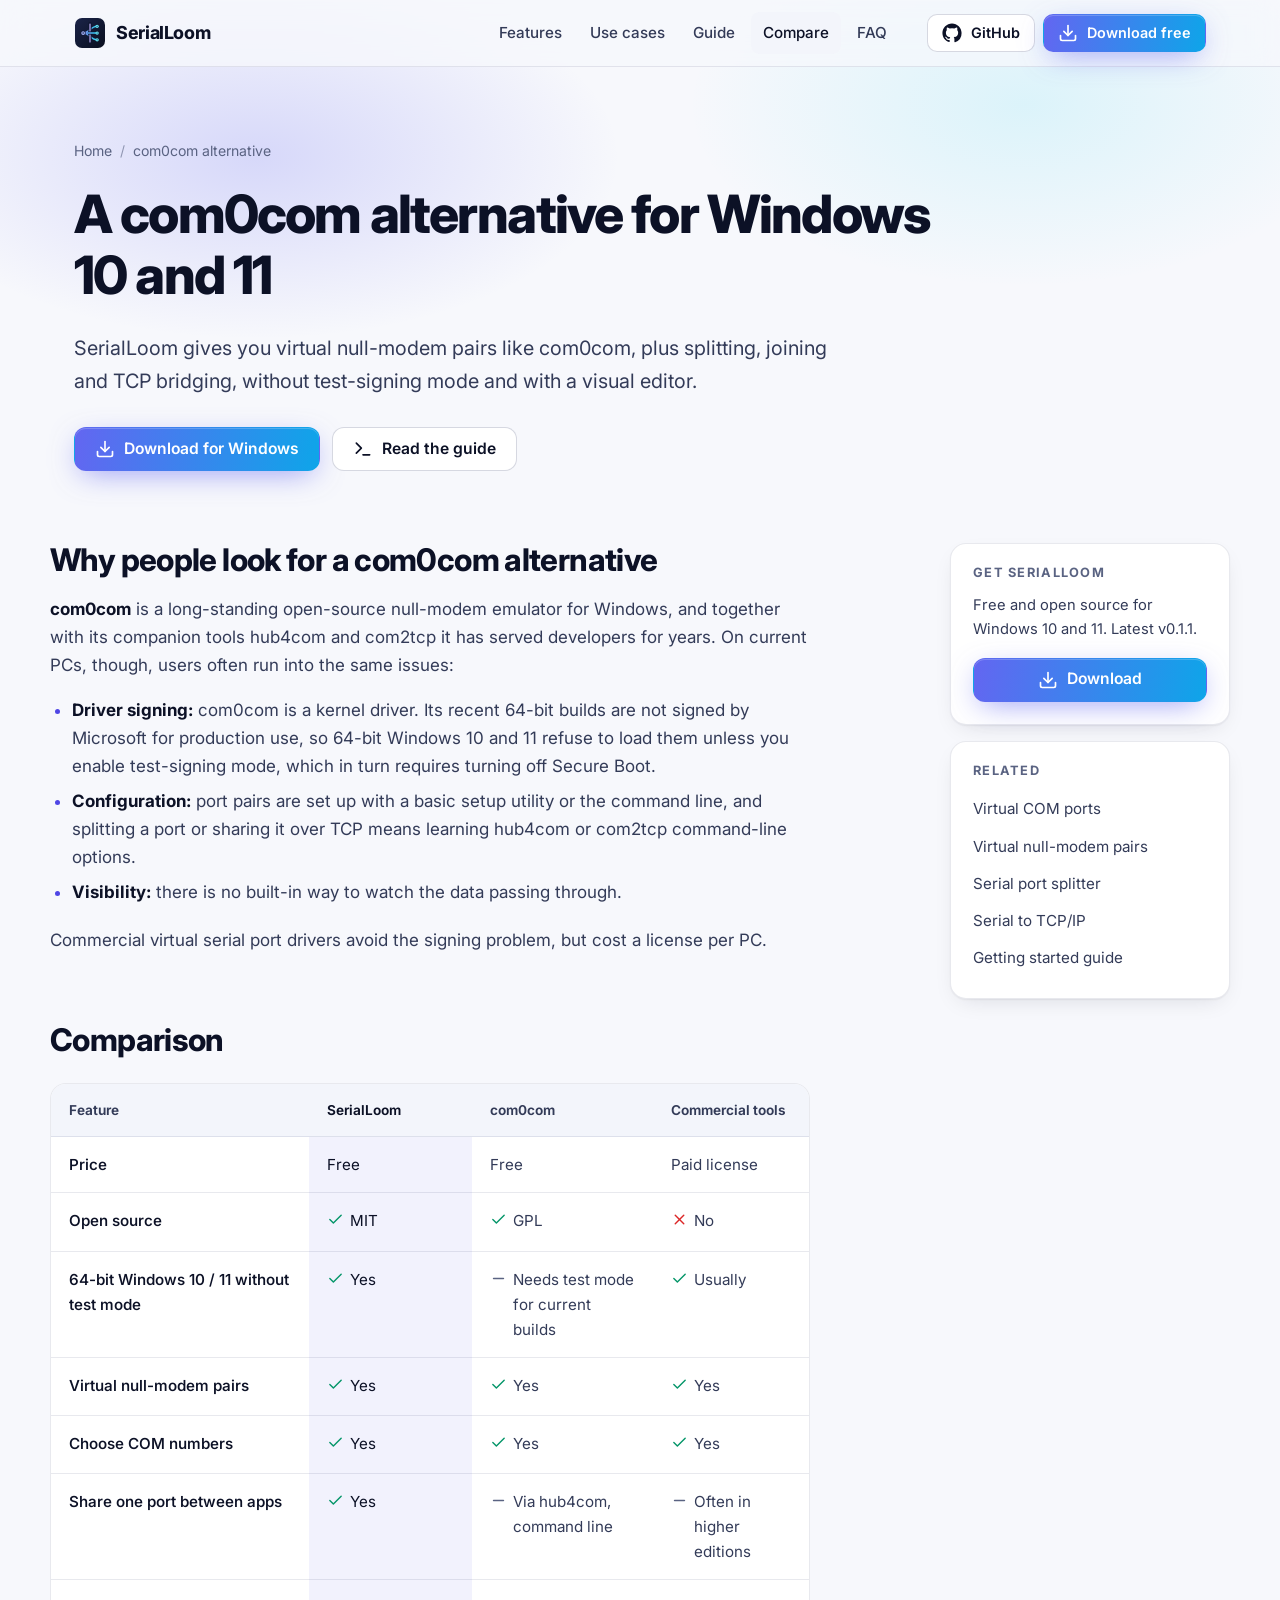
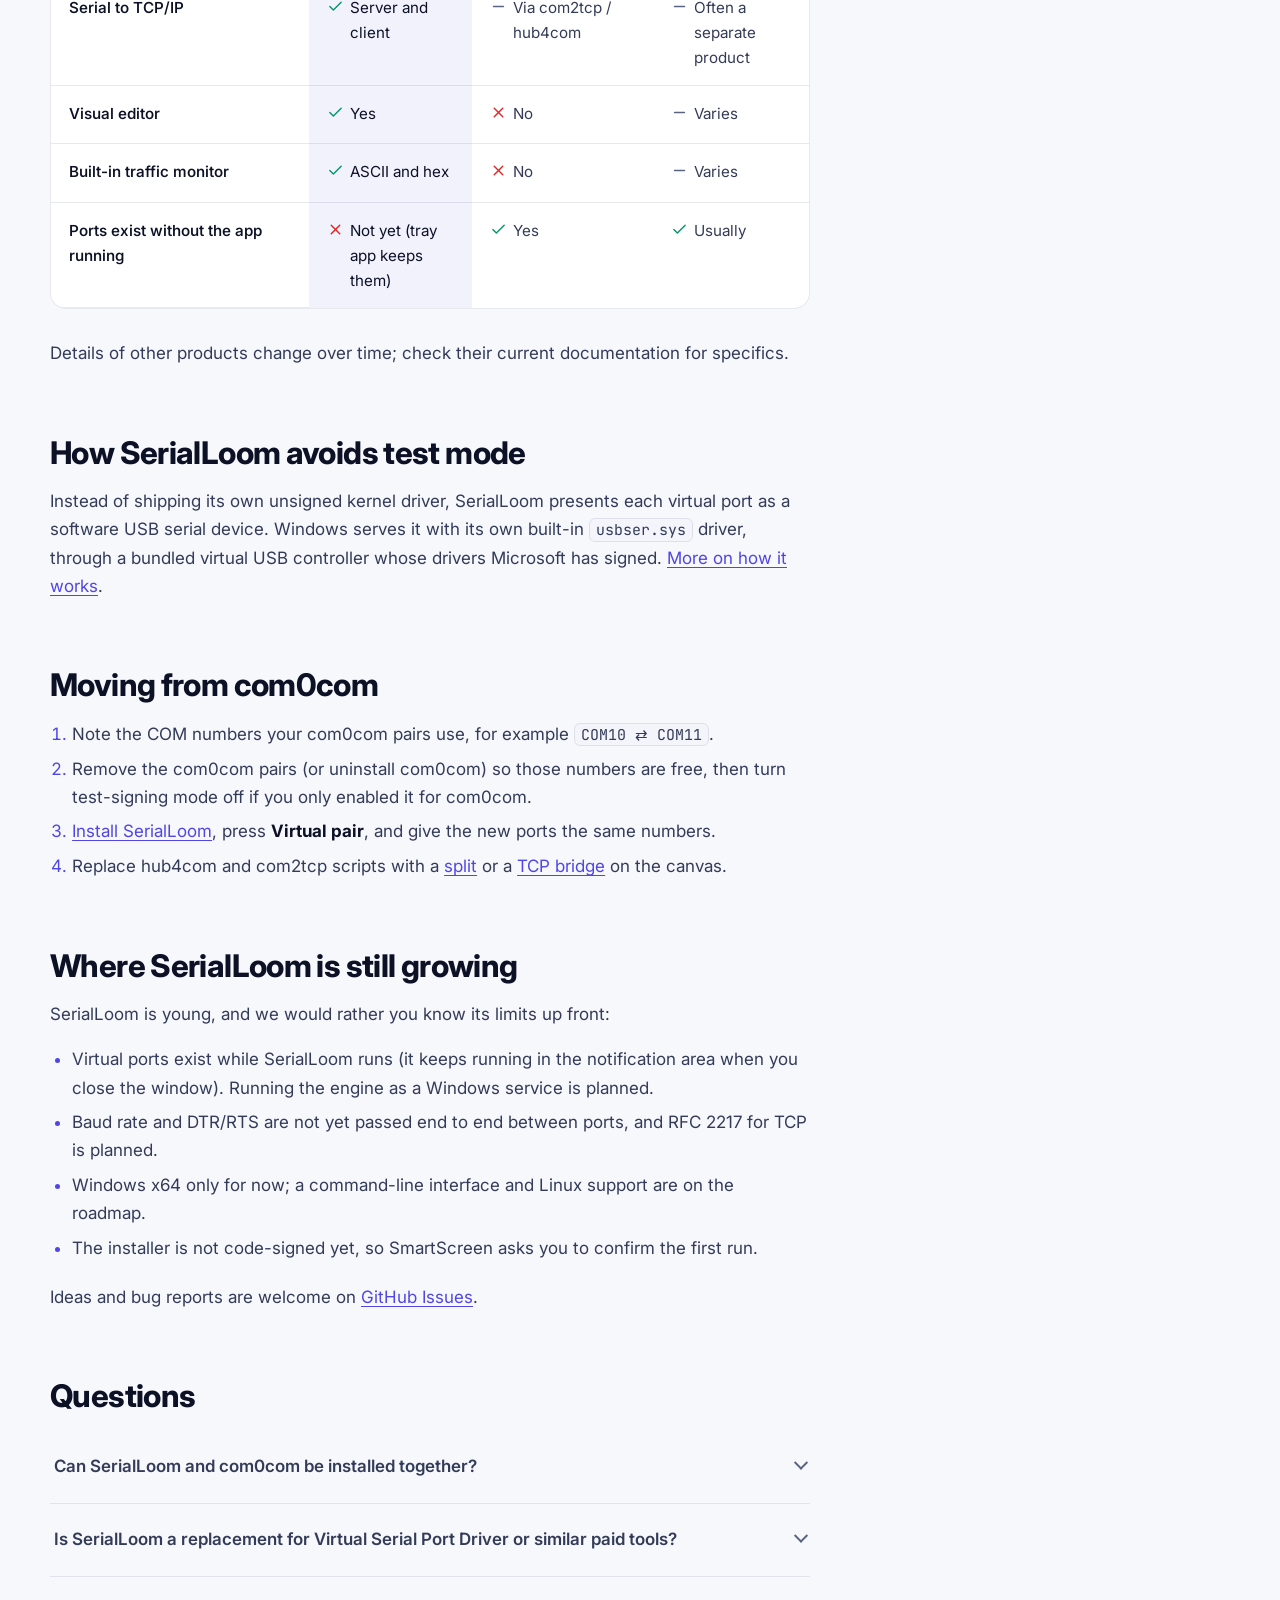
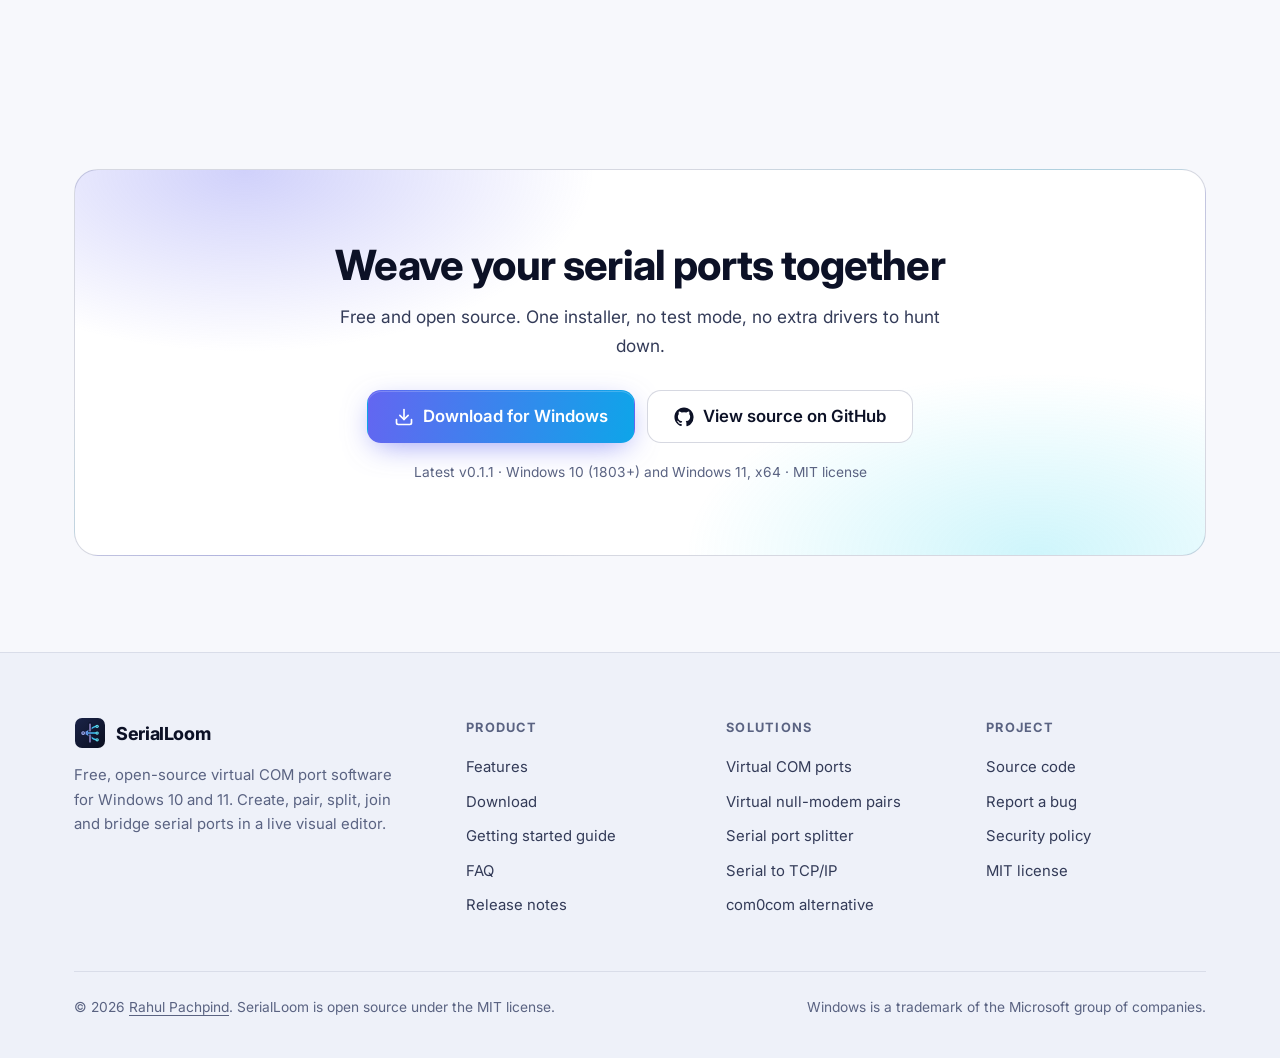
==== com0com-alternative/index.html @ 23ac9f9a "Create the SerialLoom website Static site for www.serialloom.com, hosted on GitHub Pages: home page," ====
<!doctype html>
<html lang="en">
<head>
<meta charset="utf-8">
<meta name="viewport" content="width=device-width, initial-scale=1">
<title>com0com Alternative for Windows 10 & 11 (No Test Mode) | SerialLoom</title>
<meta name="description" content="Looking for a com0com alternative that works on 64-bit Windows 10 and 11 without test mode? Compare SerialLoom with com0com and commercial virtual serial port drivers.">
<link rel="canonical" href="https://www.serialloom.com/com0com-alternative/">
<meta name="robots" content="index, follow, max-image-preview:large">
<meta name="author" content="Rahul Pachpind">
<meta name="theme-color" content="#070a14" media="(prefers-color-scheme: dark)">
<meta name="theme-color" content="#f7f8fc" media="(prefers-color-scheme: light)">
<meta name="color-scheme" content="dark light">
<link rel="icon" href="/assets/img/logo.svg" type="image/svg+xml">
<link rel="icon" href="/assets/img/favicon-32.png" sizes="32x32" type="image/png">
<link rel="apple-touch-icon" href="/assets/img/apple-touch-icon.png">
<link rel="manifest" href="/site.webmanifest">
<meta property="og:type" content="website">
<meta property="og:site_name" content="SerialLoom">
<meta property="og:title" content="com0com Alternative for Windows 10 &amp; 11 (No Test Mode) | SerialLoom">
<meta property="og:description" content="Looking for a com0com alternative that works on 64-bit Windows 10 and 11 without test mode? Compare SerialLoom with com0com and commercial virtual serial port drivers.">
<meta property="og:url" content="https://www.serialloom.com/com0com-alternative/">
<meta property="og:image" content="https://www.serialloom.com/assets/img/og-image.png">
<meta property="og:image:width" content="1200">
<meta property="og:image:height" content="630">
<meta property="og:image:alt" content="SerialLoom: virtual COM ports for Windows with a live visual editor">
<meta name="twitter:card" content="summary_large_image">
<meta name="twitter:title" content="com0com Alternative for Windows 10 &amp; 11 (No Test Mode) | SerialLoom">
<meta name="twitter:description" content="Looking for a com0com alternative that works on 64-bit Windows 10 and 11 without test mode? Compare SerialLoom with com0com and commercial virtual serial port drivers.">
<meta name="twitter:image" content="https://www.serialloom.com/assets/img/og-image.png">
<link rel="preconnect" href="https://fonts.googleapis.com">
<link rel="preconnect" href="https://fonts.gstatic.com" crossorigin>
<link rel="stylesheet" href="https://fonts.googleapis.com/css2?family=Inter:wght@400;500;600;700;800&family=JetBrains+Mono:wght@400;500&display=swap">
<link rel="stylesheet" href="/assets/css/site.css">
<script src="/assets/js/site.js" defer></script>
<script type="application/ld+json">{"@context":"https://schema.org","@type":"BreadcrumbList","itemListElement":[{"@type":"ListItem","position":1,"name":"Home","item":"https://www.serialloom.com/"},{"@type":"ListItem","position":2,"name":"com0com alternative","item":"https://www.serialloom.com/com0com-alternative/"}]}</script>
<script type="application/ld+json">{"@context":"https://schema.org","@type":"TechArticle","headline":"A com0com alternative for Windows 10 and 11","description":"Looking for a com0com alternative that works on 64-bit Windows 10 and 11 without test mode? Compare SerialLoom with com0com and commercial virtual serial port drivers.","url":"https://www.serialloom.com/com0com-alternative/","datePublished":"2026-10-27","dateModified":"2026-10-27","author":{"@type":"Person","name":"Rahul Pachpind","url":"https://github.com/RahulP5"},"publisher":{"@type":"Person","name":"Rahul Pachpind","url":"https://github.com/RahulP5"},"image":"https://www.serialloom.com/assets/img/og-image.png","about":{"@type":"SoftwareApplication","name":"SerialLoom","operatingSystem":"Windows 10, Windows 11","applicationCategory":"DeveloperApplication"}}</script>
<script type="application/ld+json">{"@context":"https://schema.org","@type":"FAQPage","mainEntity":[{"@type":"Question","name":"Can SerialLoom and com0com be installed together?","acceptedAnswer":{"@type":"Answer","text":"They use different mechanisms, so they can coexist. Just avoid giving ports from both the same COM number."}},{"@type":"Question","name":"Is SerialLoom a replacement for Virtual Serial Port Driver or similar paid tools?","acceptedAnswer":{"@type":"Answer","text":"For creating virtual ports, pairs, splitting and TCP bridging on a Windows PC, yes, and it is free. Check the limits listed above against your needs."}}]}</script>
</head>
<body>
<a class="skip" href="#main">Skip to content</a>
<header class="site-header">
  <nav class="wrap nav" aria-label="Main">
    <a class="brand" href="/" aria-label="SerialLoom home"><img src="/assets/img/logo.svg" alt="" width="32" height="32">SerialLoom</a>
    <ul class="nav-links">
      <li><a href="/#features">Features</a></li>
      <li><a href="/#use-cases">Use cases</a></li>
      <li><a href="/docs/">Guide</a></li>
      <li><a href="/com0com-alternative/" aria-current="page">Compare</a></li>
      <li><a href="/#faq">FAQ</a></li>
    </ul>
    <div class="nav-cta">
      <a class="btn btn-ghost btn-sm" href="https://github.com/RahulP5/SerialLoom" rel="noopener" aria-label="SerialLoom on GitHub"><svg class="icon" viewBox="0 0 24 24" aria-hidden="true" style="fill:currentColor;stroke:none"><path d="M12 .5C5.65.5.5 5.65.5 12c0 5.08 3.29 9.39 7.86 10.91.58.1.79-.25.79-.56v-2c-3.2.7-3.87-1.37-3.87-1.37-.52-1.33-1.28-1.68-1.28-1.68-1.04-.71.08-.7.08-.7 1.15.08 1.76 1.18 1.76 1.18 1.03 1.76 2.69 1.25 3.35.96.1-.74.4-1.25.73-1.54-2.55-.29-5.24-1.28-5.24-5.69 0-1.26.45-2.28 1.18-3.09-.12-.29-.51-1.46.11-3.05 0 0 .97-.31 3.17 1.18a11 11 0 0 1 5.77 0c2.2-1.49 3.17-1.18 3.17-1.18.63 1.59.23 2.76.11 3.05.74.81 1.18 1.83 1.18 3.09 0 4.42-2.7 5.39-5.26 5.68.41.36.78 1.06.78 2.14v3.17c0 .31.21.67.8.56A11.5 11.5 0 0 0 23.5 12C23.5 5.65 18.35.5 12 .5Z"/></svg><span>GitHub</span></a>
      <a class="btn btn-primary btn-sm" href="/download/"><svg class="icon" viewBox="0 0 24 24" aria-hidden="true"><path d="M21 15v4a2 2 0 0 1-2 2H5a2 2 0 0 1-2-2v-4"/><polyline points="7 10 12 15 17 10"/><line x1="12" x2="12" y1="15" y2="3"/></svg><span>Download<span class="long"> free</span></span></a>
    </div>
    <button class="nav-toggle" type="button" aria-label="Menu" aria-expanded="false"><svg class="icon" viewBox="0 0 24 24" aria-hidden="true"><line x1="4" x2="20" y1="7" y2="7"/><line x1="4" x2="20" y1="12" y2="12"/><line x1="4" x2="20" y1="17" y2="17"/></svg></button>
  </nav>
</header>
<main id="main">
<section class="page-hero">
  <div class="wrap">
    <ol class="crumbs"><li><a href="/">Home</a></li><li aria-current="page">com0com alternative</li></ol>
    <h1>A com0com alternative for Windows 10 and 11</h1>
    <p class="lead">SerialLoom gives you virtual null-modem pairs like com0com, plus splitting, joining and TCP bridging, without test-signing mode and with a visual editor.</p>
    <div class="hero-actions">
      <a class="btn btn-primary" href="https://github.com/RahulP5/SerialLoom/releases/latest" data-download><svg class="icon" viewBox="0 0 24 24" aria-hidden="true"><path d="M21 15v4a2 2 0 0 1-2 2H5a2 2 0 0 1-2-2v-4"/><polyline points="7 10 12 15 17 10"/><line x1="12" x2="12" y1="15" y2="3"/></svg><span>Download for Windows</span></a>
      <a class="btn btn-ghost" href="/docs/"><svg class="icon" viewBox="0 0 24 24" aria-hidden="true"><polyline points="4 17 10 11 4 5"/><line x1="12" x2="20" y1="19" y2="19"/></svg><span>Read the guide</span></a>
    </div>
  </div>
</section>
<div class="wrap article">
  <article class="prose">
<h2>Why people look for a com0com alternative</h2>
<p><strong>com0com</strong> is a long-standing open-source null-modem emulator for Windows, and together with its companion tools hub4com and com2tcp it has served developers for years. On current PCs, though, users often run into the same issues:</p>
<ul>
  <li><strong>Driver signing:</strong> com0com is a kernel driver. Its recent 64-bit builds are not signed by Microsoft for production use, so 64-bit Windows 10 and 11 refuse to load them unless you enable test-signing mode, which in turn requires turning off Secure Boot.</li>
  <li><strong>Configuration:</strong> port pairs are set up with a basic setup utility or the command line, and splitting a port or sharing it over TCP means learning hub4com or com2tcp command-line options.</li>
  <li><strong>Visibility:</strong> there is no built-in way to watch the data passing through.</li>
</ul>
<p>Commercial virtual serial port drivers avoid the signing problem, but cost a license per PC.</p>

<h2>Comparison</h2>
<div class="table-wrap">
  <table>
    <thead>
      <tr><th scope="col">Feature</th><th scope="col" class="us">SerialLoom</th><th scope="col">com0com</th><th scope="col">Commercial tools</th></tr>
    </thead>
    <tbody>
      <tr><th scope="row">Price</th><td class="us">Free</td><td>Free</td><td>Paid license</td></tr>
      <tr><th scope="row">Open source</th><td class="us"><span class="yes"><svg class="icon" viewBox="0 0 24 24" aria-hidden="true"><path d="M20 6 9 17l-5-5"/></svg>MIT</span></td><td><span class="yes"><svg class="icon" viewBox="0 0 24 24" aria-hidden="true"><path d="M20 6 9 17l-5-5"/></svg>GPL</span></td><td><span class="no"><svg class="icon" viewBox="0 0 24 24" aria-hidden="true"><path d="M18 6 6 18"/><path d="m6 6 12 12"/></svg>No</span></td></tr>
      <tr><th scope="row">64-bit Windows 10 / 11 without test mode</th><td class="us"><span class="yes"><svg class="icon" viewBox="0 0 24 24" aria-hidden="true"><path d="M20 6 9 17l-5-5"/></svg>Yes</span></td><td><span class="meh"><svg class="icon" viewBox="0 0 24 24" aria-hidden="true"><path d="M5 12h14"/></svg>Needs test mode for current builds</span></td><td><span class="yes"><svg class="icon" viewBox="0 0 24 24" aria-hidden="true"><path d="M20 6 9 17l-5-5"/></svg>Usually</span></td></tr>
      <tr><th scope="row">Virtual null-modem pairs</th><td class="us"><span class="yes"><svg class="icon" viewBox="0 0 24 24" aria-hidden="true"><path d="M20 6 9 17l-5-5"/></svg>Yes</span></td><td><span class="yes"><svg class="icon" viewBox="0 0 24 24" aria-hidden="true"><path d="M20 6 9 17l-5-5"/></svg>Yes</span></td><td><span class="yes"><svg class="icon" viewBox="0 0 24 24" aria-hidden="true"><path d="M20 6 9 17l-5-5"/></svg>Yes</span></td></tr>
      <tr><th scope="row">Choose COM numbers</th><td class="us"><span class="yes"><svg class="icon" viewBox="0 0 24 24" aria-hidden="true"><path d="M20 6 9 17l-5-5"/></svg>Yes</span></td><td><span class="yes"><svg class="icon" viewBox="0 0 24 24" aria-hidden="true"><path d="M20 6 9 17l-5-5"/></svg>Yes</span></td><td><span class="yes"><svg class="icon" viewBox="0 0 24 24" aria-hidden="true"><path d="M20 6 9 17l-5-5"/></svg>Yes</span></td></tr>
      <tr><th scope="row">Share one port between apps</th><td class="us"><span class="yes"><svg class="icon" viewBox="0 0 24 24" aria-hidden="true"><path d="M20 6 9 17l-5-5"/></svg>Yes</span></td><td><span class="meh"><svg class="icon" viewBox="0 0 24 24" aria-hidden="true"><path d="M5 12h14"/></svg>Via hub4com, command line</span></td><td><span class="meh"><svg class="icon" viewBox="0 0 24 24" aria-hidden="true"><path d="M5 12h14"/></svg>Often in higher editions</span></td></tr>
      <tr><th scope="row">Serial to TCP/IP</th><td class="us"><span class="yes"><svg class="icon" viewBox="0 0 24 24" aria-hidden="true"><path d="M20 6 9 17l-5-5"/></svg>Server and client</span></td><td><span class="meh"><svg class="icon" viewBox="0 0 24 24" aria-hidden="true"><path d="M5 12h14"/></svg>Via com2tcp / hub4com</span></td><td><span class="meh"><svg class="icon" viewBox="0 0 24 24" aria-hidden="true"><path d="M5 12h14"/></svg>Often a separate product</span></td></tr>
      <tr><th scope="row">Visual editor</th><td class="us"><span class="yes"><svg class="icon" viewBox="0 0 24 24" aria-hidden="true"><path d="M20 6 9 17l-5-5"/></svg>Yes</span></td><td><span class="no"><svg class="icon" viewBox="0 0 24 24" aria-hidden="true"><path d="M18 6 6 18"/><path d="m6 6 12 12"/></svg>No</span></td><td><span class="meh"><svg class="icon" viewBox="0 0 24 24" aria-hidden="true"><path d="M5 12h14"/></svg>Varies</span></td></tr>
      <tr><th scope="row">Built-in traffic monitor</th><td class="us"><span class="yes"><svg class="icon" viewBox="0 0 24 24" aria-hidden="true"><path d="M20 6 9 17l-5-5"/></svg>ASCII and hex</span></td><td><span class="no"><svg class="icon" viewBox="0 0 24 24" aria-hidden="true"><path d="M18 6 6 18"/><path d="m6 6 12 12"/></svg>No</span></td><td><span class="meh"><svg class="icon" viewBox="0 0 24 24" aria-hidden="true"><path d="M5 12h14"/></svg>Varies</span></td></tr>
      <tr><th scope="row">Ports exist without the app running</th><td class="us"><span class="no"><svg class="icon" viewBox="0 0 24 24" aria-hidden="true"><path d="M18 6 6 18"/><path d="m6 6 12 12"/></svg>Not yet (tray app keeps them)</span></td><td><span class="yes"><svg class="icon" viewBox="0 0 24 24" aria-hidden="true"><path d="M20 6 9 17l-5-5"/></svg>Yes</span></td><td><span class="yes"><svg class="icon" viewBox="0 0 24 24" aria-hidden="true"><path d="M20 6 9 17l-5-5"/></svg>Usually</span></td></tr>
    </tbody>
  </table>
</div>
<p>Details of other products change over time; check their current documentation for specifics.</p>

<h2>How SerialLoom avoids test mode</h2>
<p>Instead of shipping its own unsigned kernel driver, SerialLoom presents each virtual port as a software USB serial device. Windows serves it with its own built-in <code>usbser.sys</code> driver, through a bundled virtual USB controller whose drivers Microsoft has signed. <a href="/virtual-com-port-windows/#how">More on how it works</a>.</p>

<h2>Moving from com0com</h2>
<ol>
  <li>Note the COM numbers your com0com pairs use, for example <code>COM10 ⇄ COM11</code>.</li>
  <li>Remove the com0com pairs (or uninstall com0com) so those numbers are free, then turn test-signing mode off if you only enabled it for com0com.</li>
  <li><a href="/download/">Install SerialLoom</a>, press <strong>Virtual pair</strong>, and give the new ports the same numbers.</li>
  <li>Replace hub4com and com2tcp scripts with a <a href="/serial-port-splitter/">split</a> or a <a href="/serial-to-tcp/">TCP bridge</a> on the canvas.</li>
</ol>

<h2>Where SerialLoom is still growing</h2>
<p>SerialLoom is young, and we would rather you know its limits up front:</p>
<ul>
  <li>Virtual ports exist while SerialLoom runs (it keeps running in the notification area when you close the window). Running the engine as a Windows service is planned.</li>
  <li>Baud rate and DTR/RTS are not yet passed end to end between ports, and RFC 2217 for TCP is planned.</li>
  <li>Windows x64 only for now; a command-line interface and Linux support are on the roadmap.</li>
  <li>The installer is not code-signed yet, so SmartScreen asks you to confirm the first run.</li>
</ul>
<p>Ideas and bug reports are welcome on <a href="https://github.com/RahulP5/SerialLoom/issues" rel="noopener">GitHub Issues</a>.</p>
<h2 id="faq">Questions</h2>
<div class="faq">
  <details>
    <summary>Can SerialLoom and com0com be installed together?</summary>
    <div class="answer"><p>They use different mechanisms, so they can coexist. Just avoid giving ports from both the same COM number.</p></div>
  </details>
  <details>
    <summary>Is SerialLoom a replacement for Virtual Serial Port Driver or similar paid tools?</summary>
    <div class="answer"><p>For creating virtual ports, pairs, splitting and TCP bridging on a Windows PC, yes, and it is free. Check the limits listed above against your needs.</p></div>
  </details>
</div>
  </article>
  <aside class="aside" aria-label="More">
    <div class="card">
      <h4>Get SerialLoom</h4>
      <p>Free and open source for Windows 10 and 11. Latest <span data-version>v0.1.1</span>.</p>
      <a class="btn btn-primary" href="https://github.com/RahulP5/SerialLoom/releases/latest" data-download><svg class="icon" viewBox="0 0 24 24" aria-hidden="true"><path d="M21 15v4a2 2 0 0 1-2 2H5a2 2 0 0 1-2-2v-4"/><polyline points="7 10 12 15 17 10"/><line x1="12" x2="12" y1="15" y2="3"/></svg><span>Download</span></a>
    </div>
    <div class="card">
      <h4>Related</h4>
      <ul>
        <li><a href="/virtual-com-port-windows/">Virtual COM ports</a></li>
        <li><a href="/virtual-null-modem/">Virtual null-modem pairs</a></li>
        <li><a href="/serial-port-splitter/">Serial port splitter</a></li>
        <li><a href="/serial-to-tcp/">Serial to TCP/IP</a></li>
        <li><a href="/docs/">Getting started guide</a></li>
      </ul>
    </div>
  </aside>
</div>
<section class="section" aria-labelledby="cta-title">
  <div class="wrap">
    <div class="cta reveal">
      <h2 id="cta-title">Weave your serial ports together</h2>
      <p>Free and open source. One installer, no test mode, no extra drivers to hunt down.</p>
      <div class="hero-actions">
        <a class="btn btn-primary btn-lg" href="https://github.com/RahulP5/SerialLoom/releases/latest" data-download><svg class="icon" viewBox="0 0 24 24" aria-hidden="true"><path d="M21 15v4a2 2 0 0 1-2 2H5a2 2 0 0 1-2-2v-4"/><polyline points="7 10 12 15 17 10"/><line x1="12" x2="12" y1="15" y2="3"/></svg><span>Download for Windows</span></a>
        <a class="btn btn-ghost btn-lg" href="https://github.com/RahulP5/SerialLoom" rel="noopener"><svg class="icon" viewBox="0 0 24 24" aria-hidden="true" style="fill:currentColor;stroke:none"><path d="M12 .5C5.65.5.5 5.65.5 12c0 5.08 3.29 9.39 7.86 10.91.58.1.79-.25.79-.56v-2c-3.2.7-3.87-1.37-3.87-1.37-.52-1.33-1.28-1.68-1.28-1.68-1.04-.71.08-.7.08-.7 1.15.08 1.76 1.18 1.76 1.18 1.03 1.76 2.69 1.25 3.35.96.1-.74.4-1.25.73-1.54-2.55-.29-5.24-1.28-5.24-5.69 0-1.26.45-2.28 1.18-3.09-.12-.29-.51-1.46.11-3.05 0 0 .97-.31 3.17 1.18a11 11 0 0 1 5.77 0c2.2-1.49 3.17-1.18 3.17-1.18.63 1.59.23 2.76.11 3.05.74.81 1.18 1.83 1.18 3.09 0 4.42-2.7 5.39-5.26 5.68.41.36.78 1.06.78 2.14v3.17c0 .31.21.67.8.56A11.5 11.5 0 0 0 23.5 12C23.5 5.65 18.35.5 12 .5Z"/></svg><span>View source on GitHub</span></a>
      </div>
      <p class="small">Latest <span data-version>v0.1.1</span> · Windows 10 (1803+) and Windows 11, x64 · MIT license</p>
    </div>
  </div>
</section>
</main>
<footer class="site-footer">
  <div class="wrap">
    <div class="footer-grid">
      <div>
        <a class="brand" href="/"><img src="/assets/img/logo.svg" alt="" width="32" height="32">SerialLoom</a>
        <p>Free, open-source virtual COM port software for Windows 10 and 11. Create, pair, split, join and bridge serial ports in a live visual editor.</p>
      </div>
      <div>
        <h4>Product</h4>
        <ul>
          <li><a href="/#features">Features</a></li>
          <li><a href="/download/">Download</a></li>
          <li><a href="/docs/">Getting started guide</a></li>
          <li><a href="/#faq">FAQ</a></li>
          <li><a href="https://github.com/RahulP5/SerialLoom/releases" rel="noopener">Release notes</a></li>
        </ul>
      </div>
      <div>
        <h4>Solutions</h4>
        <ul>
          <li><a href="/virtual-com-port-windows/">Virtual COM ports</a></li>
          <li><a href="/virtual-null-modem/">Virtual null-modem pairs</a></li>
          <li><a href="/serial-port-splitter/">Serial port splitter</a></li>
          <li><a href="/serial-to-tcp/">Serial to TCP/IP</a></li>
          <li><a href="/com0com-alternative/">com0com alternative</a></li>
        </ul>
      </div>
      <div>
        <h4>Project</h4>
        <ul>
          <li><a href="https://github.com/RahulP5/SerialLoom" rel="noopener">Source code</a></li>
          <li><a href="https://github.com/RahulP5/SerialLoom/issues" rel="noopener">Report a bug</a></li>
          <li><a href="https://github.com/RahulP5/SerialLoom/blob/main/SECURITY.md" rel="noopener">Security policy</a></li>
          <li><a href="https://github.com/RahulP5/SerialLoom/blob/main/LICENSE" rel="noopener">MIT license</a></li>
        </ul>
      </div>
    </div>
    <div class="footer-bottom">
      <span>© <span data-year>2026</span> <a href="https://github.com/RahulP5" rel="noopener">Rahul Pachpind</a>. SerialLoom is open source under the MIT license.</span>
      <span>Windows is a trademark of the Microsoft group of companies.</span>
    </div>
  </div>
</footer>
</body>
</html>
---- assets/css/site.css ----
/* SerialLoom website. Dark first, light follows the visitor's system setting. */

:root {
  --bg: #070a14;
  --bg-2: #0a0f1f;
  --surface: #0f1529;
  --surface-2: #141b33;
  --border: rgba(148, 163, 255, 0.13);
  --border-strong: rgba(148, 163, 255, 0.24);
  --text: #e8ebf7;
  --text-2: #b8bfd9;
  --muted: #8a93b3;
  --accent: #818cf8;
  --accent-2: #22d3ee;
  --accent-ink: #c7d2fe;
  --good: #34d399;
  --bad: #f87171;
  --grad: linear-gradient(100deg, #818cf8 0%, #22d3ee 100%);
  --glow: 0 30px 120px -20px rgba(99, 102, 241, 0.45), 0 10px 40px -10px rgba(34, 211, 238, 0.25);
  --shadow: 0 1px 2px rgba(0, 0, 0, 0.3), 0 8px 24px -8px rgba(0, 0, 0, 0.5);
  --radius: 16px;
  --radius-sm: 10px;
  --max: 1180px;
  --font: "Inter", system-ui, -apple-system, "Segoe UI", Roboto, sans-serif;
  --mono: "JetBrains Mono", ui-monospace, "Cascadia Code", Consolas, monospace;
  color-scheme: dark;
}

@media (prefers-color-scheme: light) {
  :root {
    --bg: #f7f8fc;
    --bg-2: #eef1f9;
    --surface: #ffffff;
    --surface-2: #f3f5fb;
    --border: rgba(30, 41, 90, 0.1);
    --border-strong: rgba(30, 41, 90, 0.18);
    --text: #0c1126;
    --text-2: #333b58;
    --muted: #5a6382;
    --accent: #4f46e5;
    --accent-2: #0891b2;
    --accent-ink: #3730a3;
    --good: #059669;
    --bad: #dc2626;
    --grad: linear-gradient(100deg, #4f46e5 0%, #0891b2 100%);
    --glow: 0 30px 100px -30px rgba(79, 70, 229, 0.35), 0 10px 40px -16px rgba(8, 145, 178, 0.25);
    --shadow: 0 1px 2px rgba(15, 23, 42, 0.06), 0 8px 24px -10px rgba(15, 23, 42, 0.15);
    color-scheme: light;
  }
}

*,
*::before,
*::after {
  box-sizing: border-box;
}

html {
  -webkit-text-size-adjust: 100%;
  scroll-behavior: smooth;
  scroll-padding-top: 84px;
}

@media (prefers-reduced-motion: reduce) {
  html {
    scroll-behavior: auto;
  }
  *,
  *::before,
  *::after {
    animation: none !important;
    transition: none !important;
  }
}

body {
  margin: 0;
  background: var(--bg);
  color: var(--text);
  font-family: var(--font);
  font-size: 17px;
  line-height: 1.65;
  -webkit-font-smoothing: antialiased;
  overflow-x: hidden;
}

img,
svg {
  display: block;
  max-width: 100%;
}

a {
  color: var(--accent);
  text-decoration-thickness: 1px;
  text-underline-offset: 3px;
}

a:hover {
  color: var(--accent-2);
}

:focus-visible {
  outline: 2px solid var(--accent-2);
  outline-offset: 3px;
  border-radius: 6px;
}

h1,
h2,
h3,
h4 {
  line-height: 1.15;
  letter-spacing: -0.02em;
  margin: 0 0 0.5em;
  color: var(--text);
}

h1 {
  font-size: clamp(2.3rem, 5.6vw, 4.1rem);
  font-weight: 800;
  letter-spacing: -0.035em;
}

h2 {
  font-size: clamp(1.8rem, 3.6vw, 2.6rem);
  font-weight: 750;
}

h3 {
  font-size: 1.2rem;
  font-weight: 650;
}

p {
  margin: 0 0 1em;
}

code,
kbd {
  font-family: var(--mono);
  font-size: 0.88em;
  background: var(--surface-2);
  border: 1px solid var(--border);
  border-radius: 6px;
  padding: 0.08em 0.4em;
}

.skip {
  position: absolute;
  left: -999px;
  top: 8px;
  z-index: 100;
  background: var(--surface);
  padding: 8px 14px;
  border-radius: 8px;
}

.skip:focus {
  left: 8px;
}

.wrap {
  width: 100%;
  max-width: var(--max);
  margin: 0 auto;
  padding: 0 24px;
}

.grad {
  background: var(--grad);
  -webkit-background-clip: text;
  background-clip: text;
  color: transparent;
}

.icon {
  width: 20px;
  height: 20px;
  flex: none;
  fill: none;
  stroke: currentColor;
  stroke-width: 2;
  stroke-linecap: round;
  stroke-linejoin: round;
}

/* ---------- header ---------- */

.site-header {
  position: sticky;
  top: 0;
  z-index: 50;
  background: color-mix(in srgb, var(--bg) 78%, transparent);
  backdrop-filter: saturate(160%) blur(14px);
  -webkit-backdrop-filter: saturate(160%) blur(14px);
  border-bottom: 1px solid var(--border);
}

.nav {
  display: flex;
  align-items: center;
  gap: 28px;
  height: 66px;
}

.brand {
  display: flex;
  align-items: center;
  gap: 10px;
  color: var(--text);
  text-decoration: none;
  font-weight: 750;
  font-size: 1.12rem;
  letter-spacing: -0.02em;
}

.brand img {
  width: 32px;
  height: 32px;
}

.brand:hover {
  color: var(--text);
}

.nav-links {
  display: flex;
  align-items: center;
  gap: 4px;
  margin: 0 0 0 auto;
  padding: 0;
  list-style: none;
}

.nav-links a {
  display: block;
  padding: 8px 12px;
  color: var(--text-2);
  text-decoration: none;
  font-size: 0.95rem;
  font-weight: 500;
  border-radius: 8px;
}

.nav-links a:hover,
.nav-links a[aria-current="page"] {
  color: var(--text);
  background: var(--surface-2);
}

.nav-cta {
  display: flex;
  align-items: center;
  gap: 8px;
}

.nav-toggle {
  display: none;
  margin-left: auto;
  background: none;
  border: 1px solid var(--border-strong);
  color: var(--text);
  border-radius: 10px;
  width: 42px;
  height: 42px;
  align-items: center;
  justify-content: center;
  cursor: pointer;
}

@media (max-width: 900px) {
  .nav-toggle {
    display: inline-flex;
  }
  .nav-links,
  .nav-cta .btn-ghost {
    display: none;
  }
  .nav {
    gap: 10px;
  }
  .nav-cta {
    margin-left: auto;
  }
  .nav-toggle {
    margin-left: 0;
  }
  .site-header.open .nav-links {
    display: flex;
    position: absolute;
    top: 66px;
    left: 0;
    right: 0;
    flex-direction: column;
    align-items: stretch;
    gap: 2px;
    padding: 12px 16px 18px;
    background: var(--bg);
    border-bottom: 1px solid var(--border);
  }
  .site-header.open .nav-links a {
    padding: 12px 14px;
    font-size: 1.02rem;
  }
}

@media (max-width: 480px) {
  .nav-cta .btn span.long {
    display: none;
  }
}

/* ---------- buttons ---------- */

.btn {
  display: inline-flex;
  align-items: center;
  justify-content: center;
  gap: 9px;
  padding: 11px 20px;
  border-radius: 12px;
  font: inherit;
  font-weight: 600;
  font-size: 0.98rem;
  line-height: 1.2;
  text-decoration: none;
  cursor: pointer;
  border: 1px solid transparent;
  transition: transform 0.15s ease, box-shadow 0.2s ease, background-color 0.2s ease, border-color 0.2s ease;
  white-space: nowrap;
}

.btn:hover {
  transform: translateY(-1px);
}

.btn-primary {
  color: #fff;
  background: linear-gradient(100deg, #6366f1 0%, #0ea5e9 100%);
  box-shadow: 0 8px 30px -8px rgba(99, 102, 241, 0.7), inset 0 1px 0 rgba(255, 255, 255, 0.2);
}

.btn-primary:hover {
  color: #fff;
  box-shadow: 0 12px 40px -8px rgba(99, 102, 241, 0.85), inset 0 1px 0 rgba(255, 255, 255, 0.25);
}

.btn-ghost {
  color: var(--text);
  background: var(--surface);
  border-color: var(--border-strong);
}

.btn-ghost:hover {
  color: var(--text);
  border-color: var(--accent);
}

.btn-sm {
  padding: 8px 14px;
  font-size: 0.9rem;
  border-radius: 10px;
}

.btn-lg {
  padding: 15px 26px;
  font-size: 1.05rem;
  border-radius: 14px;
}

/* ---------- hero ---------- */

.hero {
  position: relative;
  padding: 88px 0 40px;
  text-align: center;
  isolation: isolate;
}

.hero::before {
  content: "";
  position: absolute;
  inset: -66px 0 auto;
  height: 760px;
  z-index: -1;
  background:
    radial-gradient(600px 340px at 30% 20%, rgba(99, 102, 241, 0.28), transparent 70%),
    radial-gradient(520px 320px at 72% 30%, rgba(34, 211, 238, 0.18), transparent 70%);
  pointer-events: none;
}

.hero::after {
  content: "";
  position: absolute;
  inset: -66px 0 auto;
  height: 760px;
  z-index: -1;
  background-image:
    linear-gradient(var(--border) 1px, transparent 1px),
    linear-gradient(90deg, var(--border) 1px, transparent 1px);
  background-size: 56px 56px;
  mask-image: radial-gradient(ellipse 70% 60% at 50% 30%, #000 30%, transparent 75%);
  -webkit-mask-image: radial-gradient(ellipse 70% 60% at 50% 30%, #000 30%, transparent 75%);
  opacity: 0.5;
  pointer-events: none;
}

.eyebrow {
  display: inline-flex;
  align-items: center;
  gap: 8px;
  padding: 6px 14px 6px 8px;
  margin-bottom: 26px;
  border: 1px solid var(--border-strong);
  background: color-mix(in srgb, var(--surface) 70%, transparent);
  border-radius: 999px;
  font-size: 0.86rem;
  font-weight: 500;
  color: var(--text-2);
  text-decoration: none;
}

.eyebrow b {
  padding: 2px 9px;
  border-radius: 999px;
  background: var(--grad);
  color: #fff;
  font-size: 0.76rem;
  font-weight: 700;
  letter-spacing: 0.02em;
}

a.eyebrow:hover {
  color: var(--text);
  border-color: var(--accent);
}

.hero h1 {
  max-width: 920px;
  margin: 0 auto 22px;
}

.lead {
  max-width: 720px;
  margin: 0 auto 34px;
  font-size: clamp(1.06rem, 1.9vw, 1.24rem);
  color: var(--text-2);
}

.hero-actions {
  display: flex;
  flex-wrap: wrap;
  justify-content: center;
  gap: 12px;
}

.hero-meta {
  display: flex;
  flex-wrap: wrap;
  justify-content: center;
  gap: 6px 20px;
  margin: 22px 0 0;
  padding: 0;
  list-style: none;
  color: var(--muted);
  font-size: 0.9rem;
}

.hero-meta li {
  display: flex;
  align-items: center;
  gap: 6px;
}

.hero-meta .icon {
  width: 16px;
  height: 16px;
  color: var(--good);
}

/* ---------- screenshot frame ---------- */

.shot {
  margin: 64px auto 0;
  max-width: 1120px;
}

.shot-frame {
  border-radius: 14px;
  border: 1px solid var(--border-strong);
  background: var(--surface);
  overflow: hidden;
  box-shadow: var(--glow), var(--shadow);
}

.shot-bar {
  display: flex;
  align-items: center;
  gap: 7px;
  height: 34px;
  padding: 0 14px;
  border-bottom: 1px solid var(--border);
  background: var(--surface-2);
}

.shot-bar i {
  width: 11px;
  height: 11px;
  border-radius: 50%;
  background: var(--border-strong);
}

.shot-bar em {
  margin: 0 auto;
  padding-right: 50px;
  font-style: normal;
  font-size: 0.78rem;
  color: var(--muted);
  font-weight: 500;
}

.shot img {
  width: 100%;
  height: auto;
}

.shot figcaption {
  margin-top: 14px;
  font-size: 0.9rem;
  color: var(--muted);
  text-align: center;
}

/* ---------- strip ---------- */

.strip {
  padding: 56px 0 24px;
}

.strip ul {
  display: grid;
  grid-template-columns: repeat(4, 1fr);
  gap: 14px;
  margin: 0;
  padding: 0;
  list-style: none;
}

.strip li {
  display: flex;
  align-items: flex-start;
  gap: 12px;
  padding: 18px;
  border-radius: var(--radius-sm);
  border: 1px solid var(--border);
  background: color-mix(in srgb, var(--surface) 60%, transparent);
  font-size: 0.93rem;
  color: var(--text-2);
  line-height: 1.5;
}

.strip strong {
  display: block;
  color: var(--text);
  font-size: 0.98rem;
}

.strip .icon {
  color: var(--accent-2);
  margin-top: 2px;
}

@media (max-width: 900px) {
  .strip ul {
    grid-template-columns: repeat(2, 1fr);
  }
}

@media (max-width: 520px) {
  .strip ul {
    grid-template-columns: 1fr;
  }
}

/* ---------- sections ---------- */

.section {
  padding: 96px 0;
}

.section-alt {
  background: var(--bg-2);
  border-top: 1px solid var(--border);
  border-bottom: 1px solid var(--border);
}

.section-head {
  max-width: 760px;
  margin: 0 auto 56px;
  text-align: center;
}

.section-head p {
  color: var(--text-2);
  font-size: 1.1rem;
}

.kicker {
  display: inline-block;
  margin-bottom: 12px;
  font-size: 0.8rem;
  font-weight: 700;
  letter-spacing: 0.12em;
  text-transform: uppercase;
  color: var(--accent-2);
}

/* feature cards */

.grid {
  display: grid;
  gap: 18px;
}

.grid-3 {
  grid-template-columns: repeat(3, 1fr);
}

.grid-2 {
  grid-template-columns: repeat(2, 1fr);
}

@media (max-width: 960px) {
  .grid-3 {
    grid-template-columns: repeat(2, 1fr);
  }
}

@media (max-width: 640px) {
  .grid-3,
  .grid-2 {
    grid-template-columns: 1fr;
  }
}

.card {
  position: relative;
  padding: 26px;
  border-radius: var(--radius);
  border: 1px solid var(--border);
  background: var(--surface);
  box-shadow: var(--shadow);
  transition: border-color 0.2s ease, transform 0.2s ease;
}

a.card {
  display: block;
  color: inherit;
  text-decoration: none;
}

a.card:hover,
.card:hover {
  border-color: var(--border-strong);
}

a.card:hover {
  transform: translateY(-2px);
}

.card h3 {
  margin-bottom: 8px;
}

.card p {
  margin: 0;
  color: var(--text-2);
  font-size: 0.97rem;
}

.card .more {
  display: inline-flex;
  align-items: center;
  gap: 6px;
  margin-top: 14px;
  color: var(--accent);
  font-weight: 600;
  font-size: 0.93rem;
}

.card .more .icon {
  width: 16px;
  height: 16px;
}

.badge-icon {
  display: inline-flex;
  align-items: center;
  justify-content: center;
  width: 44px;
  height: 44px;
  margin-bottom: 18px;
  border-radius: 12px;
  color: var(--accent-ink);
  background: color-mix(in srgb, var(--accent) 16%, transparent);
  border: 1px solid color-mix(in srgb, var(--accent) 28%, transparent);
}

.badge-icon.cyan {
  color: var(--accent-2);
  background: color-mix(in srgb, var(--accent-2) 14%, transparent);
  border-color: color-mix(in srgb, var(--accent-2) 28%, transparent);
}

.badge-icon .icon {
  width: 22px;
  height: 22px;
}

/* split layout */

.split {
  display: grid;
  grid-template-columns: 1fr 1.25fr;
  gap: 64px;
  align-items: center;
}

.split.flip {
  grid-template-columns: 1.25fr 1fr;
}

.split.flip > :first-child {
  order: 2;
}

@media (max-width: 960px) {
  .split,
  .split.flip {
    grid-template-columns: 1fr;
    gap: 40px;
  }
  .split.flip > :first-child {
    order: 0;
  }
}

.split .shot {
  margin: 0;
}

.checks {
  margin: 22px 0 0;
  padding: 0;
  list-style: none;
}

.checks li {
  display: flex;
  gap: 12px;
  padding: 7px 0;
  color: var(--text-2);
}

.checks .icon {
  margin-top: 4px;
  width: 18px;
  height: 18px;
  color: var(--good);
}

/* how it works diagram */

.flow {
  display: grid;
  grid-template-columns: repeat(4, 1fr);
  gap: 0;
  align-items: stretch;
  counter-reset: flow;
}

.flow-step {
  position: relative;
  padding: 24px 22px;
  margin: 0 10px;
  border-radius: var(--radius);
  border: 1px solid var(--border);
  background: var(--surface);
}

.flow-step::after {
  content: "";
  position: absolute;
  top: 50%;
  right: -21px;
  width: 22px;
  height: 2px;
  background: var(--grad);
}

.flow-step:last-child::after {
  display: none;
}

.flow-step small {
  display: block;
  margin-bottom: 6px;
  font-family: var(--mono);
  font-size: 0.74rem;
  color: var(--accent-2);
  letter-spacing: 0.04em;
}

.flow-step h3 {
  font-size: 1.04rem;
  margin-bottom: 6px;
}

.flow-step p {
  margin: 0;
  font-size: 0.9rem;
  color: var(--text-2);
}

@media (max-width: 960px) {
  .flow {
    grid-template-columns: 1fr;
    gap: 22px;
  }
  .flow-step {
    margin: 0;
  }
  .flow-step::after {
    top: auto;
    bottom: -22px;
    right: auto;
    left: 40px;
    width: 2px;
    height: 22px;
  }
}

.note {
  margin-top: 34px;
  padding: 18px 22px;
  border-radius: var(--radius-sm);
  border: 1px solid var(--border);
  background: var(--surface);
  color: var(--text-2);
  font-size: 0.95rem;
}

.note strong {
  color: var(--text);
}

/* steps */

.steps {
  display: grid;
  grid-template-columns: repeat(3, 1fr);
  gap: 18px;
  margin: 0;
  padding: 0;
  list-style: none;
  counter-reset: step;
}

.steps li {
  position: relative;
  padding: 28px 26px 26px;
  border-radius: var(--radius);
  border: 1px solid var(--border);
  background: var(--surface);
  counter-increment: step;
}

.steps li::before {
  content: counter(step);
  display: inline-flex;
  align-items: center;
  justify-content: center;
  width: 34px;
  height: 34px;
  margin-bottom: 16px;
  border-radius: 10px;
  background: var(--grad);
  color: #fff;
  font-weight: 750;
  font-size: 0.95rem;
}

.steps h3 {
  font-size: 1.08rem;
}

.steps p {
  margin: 0;
  color: var(--text-2);
  font-size: 0.96rem;
}

@media (max-width: 860px) {
  .steps {
    grid-template-columns: 1fr;
  }
}

/* comparison table */

.table-wrap {
  overflow-x: auto;
  border-radius: var(--radius);
  border: 1px solid var(--border);
  background: var(--surface);
  -webkit-overflow-scrolling: touch;
}

table {
  width: 100%;
  min-width: 620px;
  border-collapse: collapse;
  font-size: 0.95rem;
}

th,
td {
  padding: 15px 18px;
  text-align: left;
  vertical-align: top;
  border-bottom: 1px solid var(--border);
}

tr:last-child td {
  border-bottom: 0;
}

thead th {
  background: var(--surface-2);
  font-size: 0.85rem;
  font-weight: 650;
  color: var(--text-2);
}

thead th.us {
  color: var(--text);
}

tbody th {
  font-weight: 550;
  color: var(--text);
  width: 34%;
}

td {
  color: var(--text-2);
}

td.us {
  color: var(--text);
  background: color-mix(in srgb, var(--accent) 7%, transparent);
}

.yes,
.no,
.meh {
  display: inline-flex;
  align-items: flex-start;
  gap: 6px;
}

.yes .icon,
.no .icon,
.meh .icon {
  margin-top: 3px;
}

.yes .icon {
  color: var(--good);
  width: 17px;
  height: 17px;
}

.no .icon {
  color: var(--bad);
  width: 17px;
  height: 17px;
}

.meh .icon {
  color: var(--muted);
  width: 17px;
  height: 17px;
}

/* FAQ */

.faq {
  max-width: 820px;
  margin: 0 auto;
}

.faq details {
  border-bottom: 1px solid var(--border);
}

.faq summary {
  display: flex;
  align-items: center;
  justify-content: space-between;
  gap: 20px;
  padding: 22px 4px;
  cursor: pointer;
  list-style: none;
  font-weight: 600;
  font-size: 1.06rem;
}

.faq summary::-webkit-details-marker {
  display: none;
}

.faq summary::after {
  content: "";
  flex: none;
  width: 10px;
  height: 10px;
  border-right: 2px solid var(--muted);
  border-bottom: 2px solid var(--muted);
  transform: rotate(45deg) translate(-3px, -3px);
  transition: transform 0.2s ease;
}

.faq details[open] summary::after {
  transform: rotate(-135deg) translate(-3px, -3px);
}

.faq .answer {
  padding: 0 4px 22px;
  color: var(--text-2);
}

.faq .answer p:last-child {
  margin-bottom: 0;
}

/* CTA band */

.cta {
  position: relative;
  padding: 72px 40px;
  border-radius: 24px;
  text-align: center;
  overflow: hidden;
  border: 1px solid var(--border-strong);
  background:
    radial-gradient(500px 260px at 15% 0%, rgba(99, 102, 241, 0.3), transparent 70%),
    radial-gradient(500px 260px at 85% 100%, rgba(34, 211, 238, 0.22), transparent 70%),
    var(--surface);
}

.cta h2 {
  max-width: 720px;
  margin: 0 auto 14px;
}

.cta p {
  max-width: 600px;
  margin: 0 auto 30px;
  color: var(--text-2);
  font-size: 1.08rem;
}

.cta .small {
  margin: 18px auto 0;
  font-size: 0.86rem;
  color: var(--muted);
}

@media (max-width: 560px) {
  .cta {
    padding: 52px 20px;
  }
}

/* ---------- article pages ---------- */

.page-hero {
  position: relative;
  padding: 72px 0 32px;
  isolation: isolate;
}

.page-hero::before {
  content: "";
  position: absolute;
  inset: -66px 0 auto;
  height: 520px;
  z-index: -1;
  background:
    radial-gradient(520px 260px at 20% 30%, rgba(99, 102, 241, 0.22), transparent 70%),
    radial-gradient(480px 260px at 80% 20%, rgba(34, 211, 238, 0.13), transparent 70%);
}

.page-hero h1 {
  font-size: clamp(2.1rem, 4.6vw, 3.3rem);
  max-width: 900px;
}

.page-hero .lead {
  margin: 0 0 30px;
  max-width: 760px;
}

.page-hero .hero-actions {
  justify-content: flex-start;
}

.crumbs {
  display: flex;
  flex-wrap: wrap;
  gap: 8px;
  margin: 0 0 22px;
  padding: 0;
  list-style: none;
  font-size: 0.88rem;
  color: var(--muted);
}

.crumbs li + li::before {
  content: "/";
  margin-right: 8px;
  opacity: 0.6;
}

.crumbs a {
  color: var(--muted);
  text-decoration: none;
}

.crumbs a:hover {
  color: var(--text);
}

.article {
  display: grid;
  grid-template-columns: minmax(0, 1fr) 280px;
  gap: 64px;
  padding: 40px 0 96px;
}

@media (max-width: 960px) {
  .article {
    grid-template-columns: 1fr;
    gap: 40px;
  }
}

.prose {
  max-width: 760px;
  color: var(--text-2);
}

.prose h2 {
  font-size: clamp(1.5rem, 2.8vw, 1.95rem);
  margin-top: 2.2em;
}

.prose h2:first-child {
  margin-top: 0;
}

.prose h3 {
  margin-top: 1.8em;
}

.prose strong {
  color: var(--text);
}

.prose ul,
.prose ol {
  padding-left: 1.3em;
  margin: 0 0 1.2em;
}

.prose li {
  margin: 0.4em 0;
}

.prose li::marker {
  color: var(--accent);
}

.prose .shot {
  margin: 34px 0;
}

.prose .table-wrap {
  margin: 24px 0 30px;
}

.prose pre {
  margin: 0 0 1.3em;
  padding: 18px 20px;
  overflow-x: auto;
  border-radius: var(--radius-sm);
  border: 1px solid var(--border);
  background: var(--surface);
  font-family: var(--mono);
  font-size: 0.86rem;
  line-height: 1.6;
  color: var(--text);
}

.prose pre code {
  background: none;
  border: 0;
  padding: 0;
  font-size: inherit;
}

.callout {
  margin: 26px 0;
  padding: 18px 22px;
  border-radius: var(--radius-sm);
  border: 1px solid color-mix(in srgb, var(--accent) 35%, transparent);
  background: color-mix(in srgb, var(--accent) 8%, var(--surface));
  font-size: 0.97rem;
}

.callout p:last-child {
  margin: 0;
}

.aside {
  position: sticky;
  top: 96px;
  align-self: start;
  display: grid;
  gap: 16px;
}

@media (max-width: 960px) {
  .aside {
    position: static;
  }
}

.aside .card {
  padding: 22px;
}

.aside h4 {
  margin: 0 0 12px;
  font-size: 0.8rem;
  letter-spacing: 0.1em;
  text-transform: uppercase;
  color: var(--muted);
}

.aside ul {
  margin: 0;
  padding: 0;
  list-style: none;
}

.aside li a {
  display: block;
  padding: 6px 0;
  color: var(--text-2);
  text-decoration: none;
  font-size: 0.95rem;
}

.aside li a:hover {
  color: var(--accent);
}

.aside .card p {
  font-size: 0.92rem;
  margin-bottom: 16px;
}

.aside .btn {
  width: 100%;
}

/* ---------- footer ---------- */

.site-footer {
  border-top: 1px solid var(--border);
  background: var(--bg-2);
  padding: 64px 0 40px;
  font-size: 0.93rem;
}

.footer-grid {
  display: grid;
  grid-template-columns: 1.6fr repeat(3, 1fr);
  gap: 40px;
}

@media (max-width: 860px) {
  .footer-grid {
    grid-template-columns: 1fr 1fr;
  }
}

@media (max-width: 480px) {
  .footer-grid {
    grid-template-columns: 1fr;
  }
}

.site-footer p {
  color: var(--muted);
  max-width: 340px;
  margin-top: 14px;
}

.site-footer h4 {
  margin: 4px 0 14px;
  font-size: 0.8rem;
  letter-spacing: 0.1em;
  text-transform: uppercase;
  color: var(--muted);
}

.site-footer ul {
  margin: 0;
  padding: 0;
  list-style: none;
}

.site-footer li a {
  display: inline-block;
  padding: 5px 0;
  color: var(--text-2);
  text-decoration: none;
}

.site-footer li a:hover {
  color: var(--accent);
}

.footer-bottom {
  display: flex;
  flex-wrap: wrap;
  justify-content: space-between;
  gap: 12px;
  margin-top: 48px;
  padding-top: 24px;
  border-top: 1px solid var(--border);
  color: var(--muted);
  font-size: 0.86rem;
}

.footer-bottom a {
  color: var(--muted);
}

/* ---------- reveal on scroll ---------- */

.js .reveal {
  opacity: 0;
  transform: translateY(16px);
  transition: opacity 0.6s ease, transform 0.6s ease;
}

.js .reveal.in {
  opacity: 1;
  transform: none;
}

.center {
  text-align: center;
}

.mt-40 {
  margin-top: 40px;
}
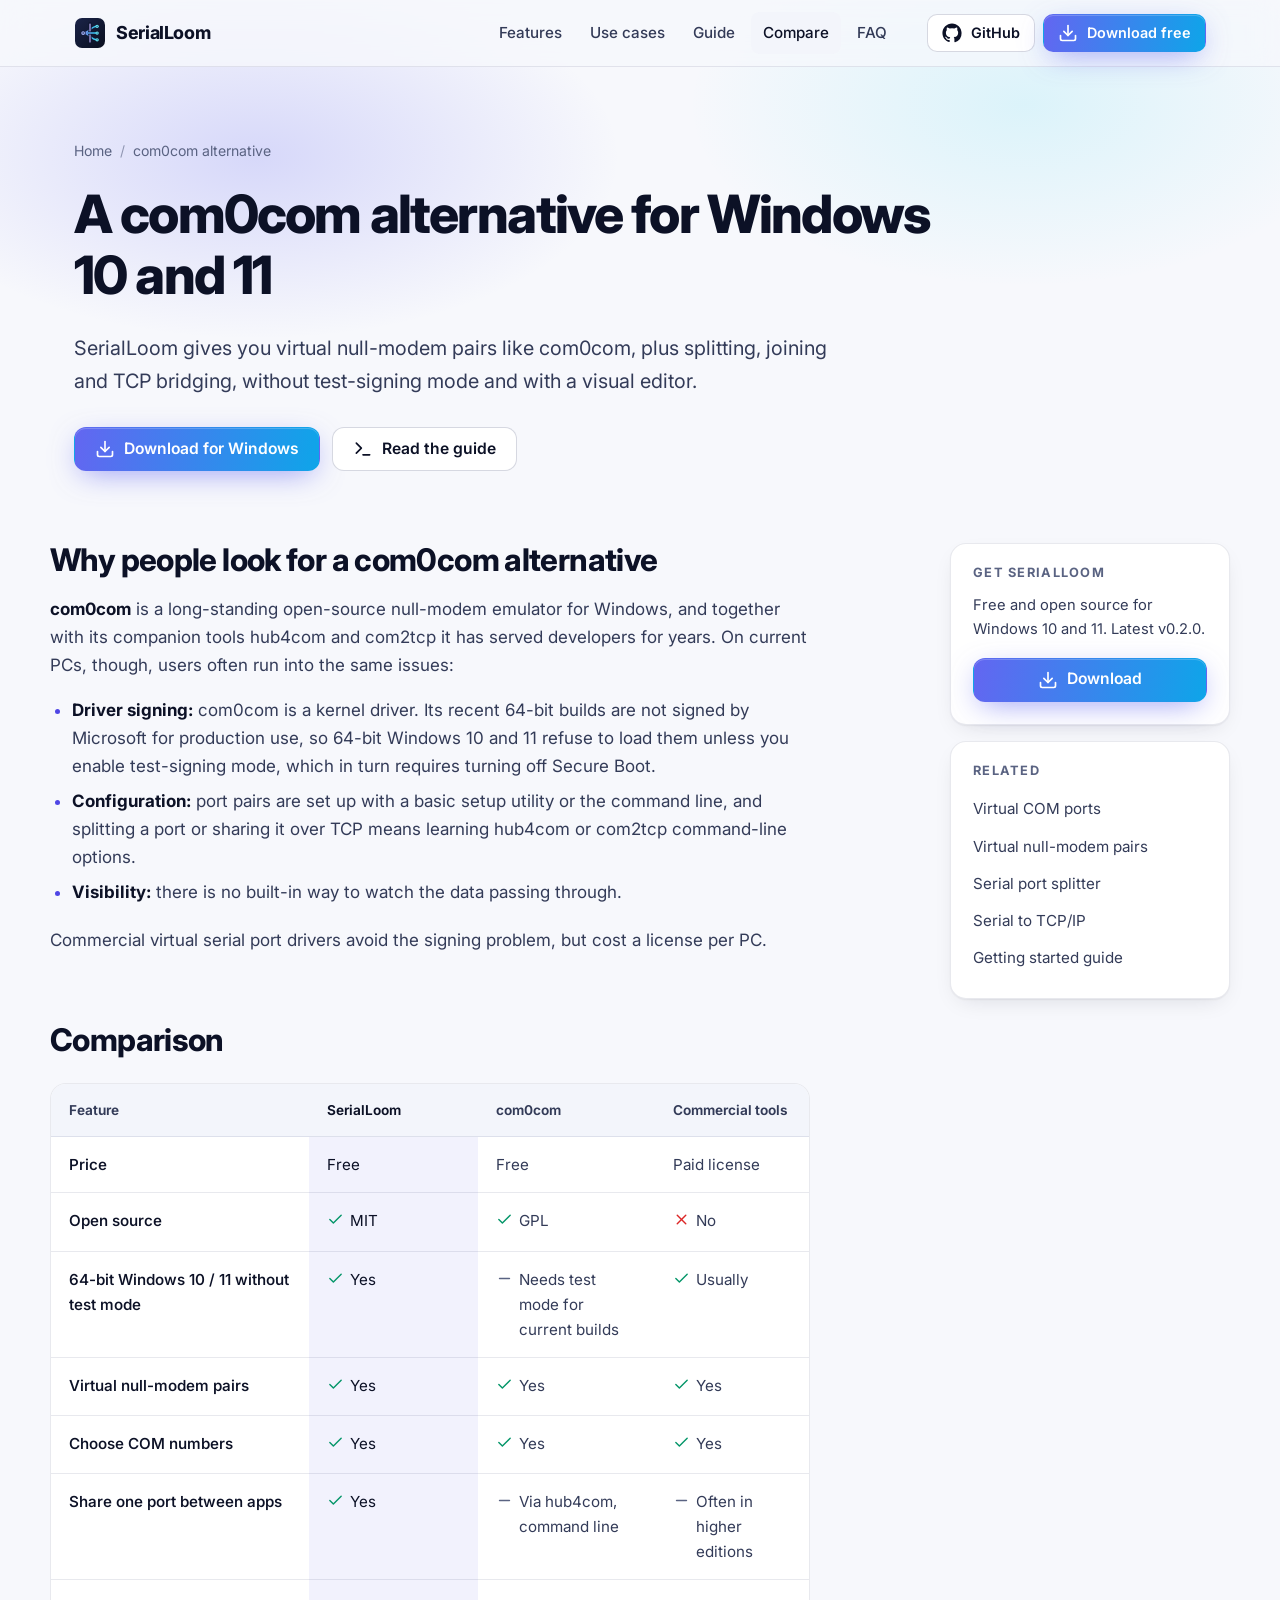
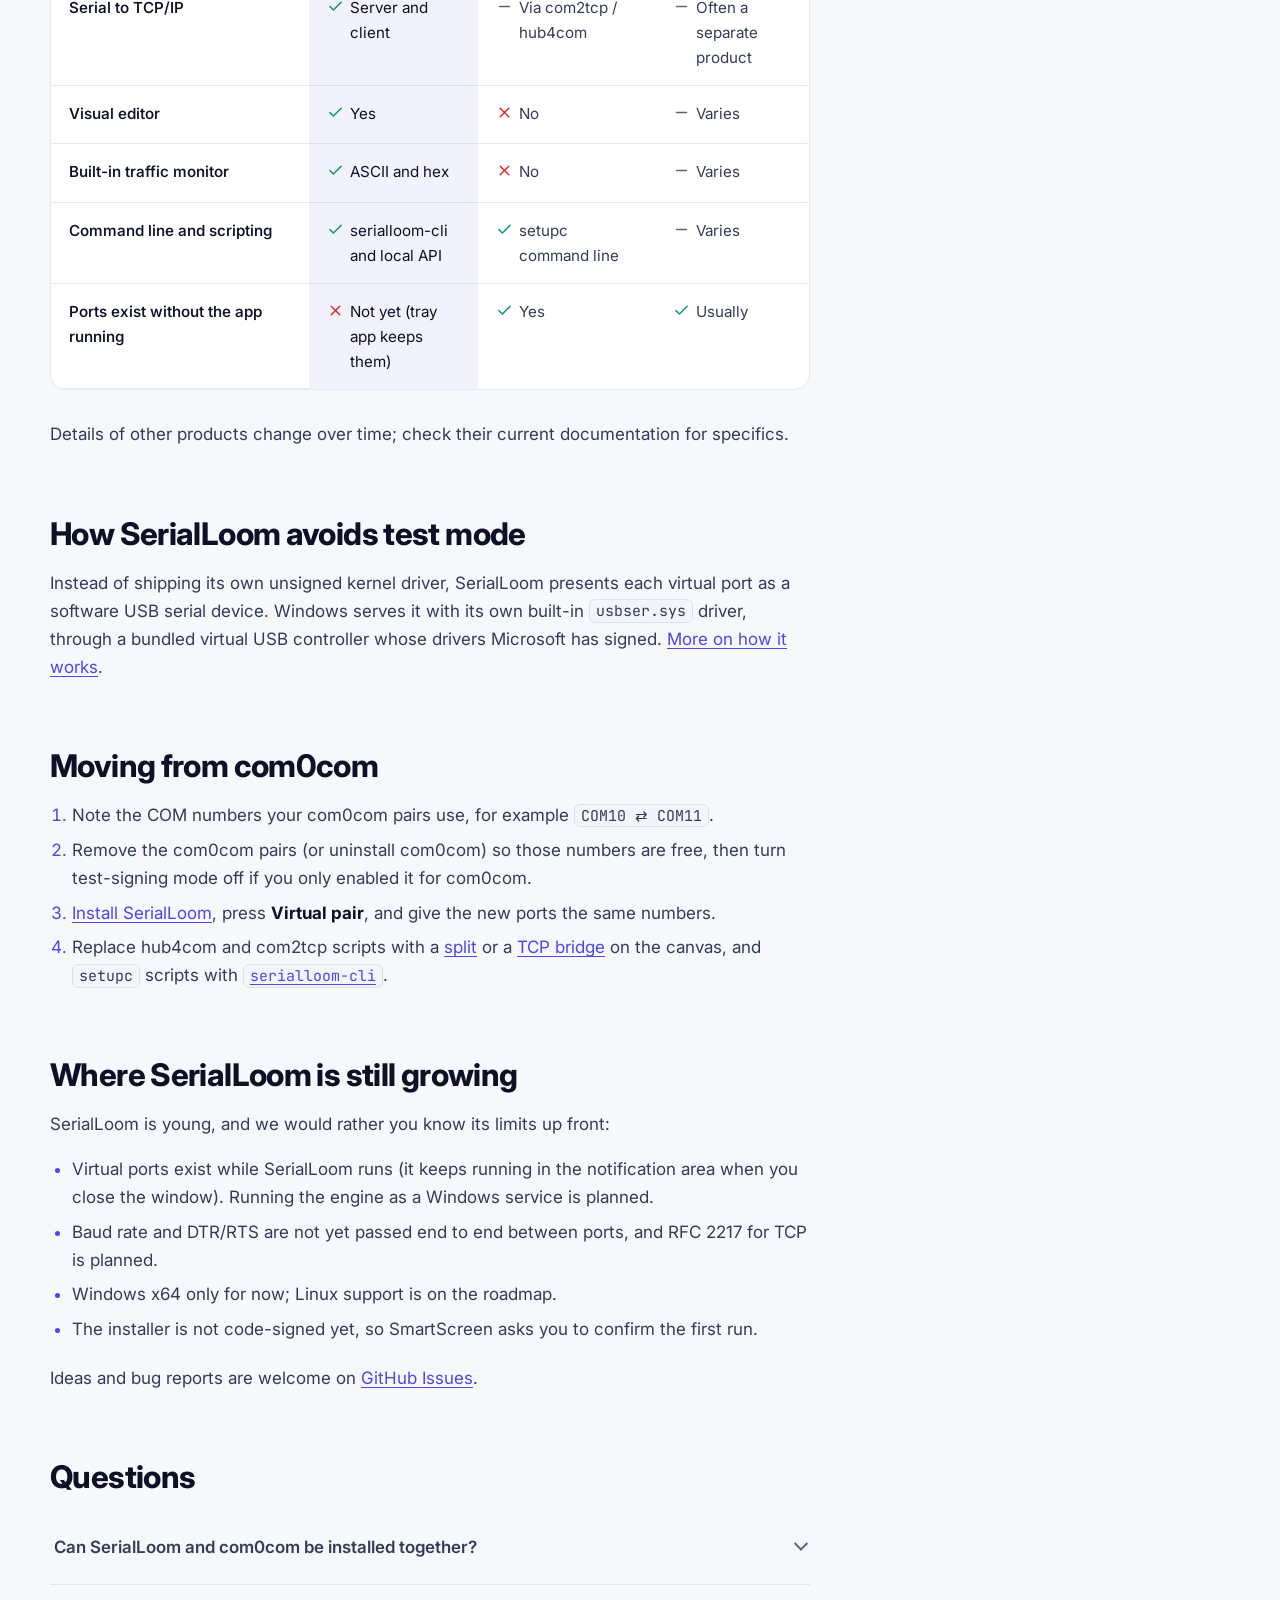
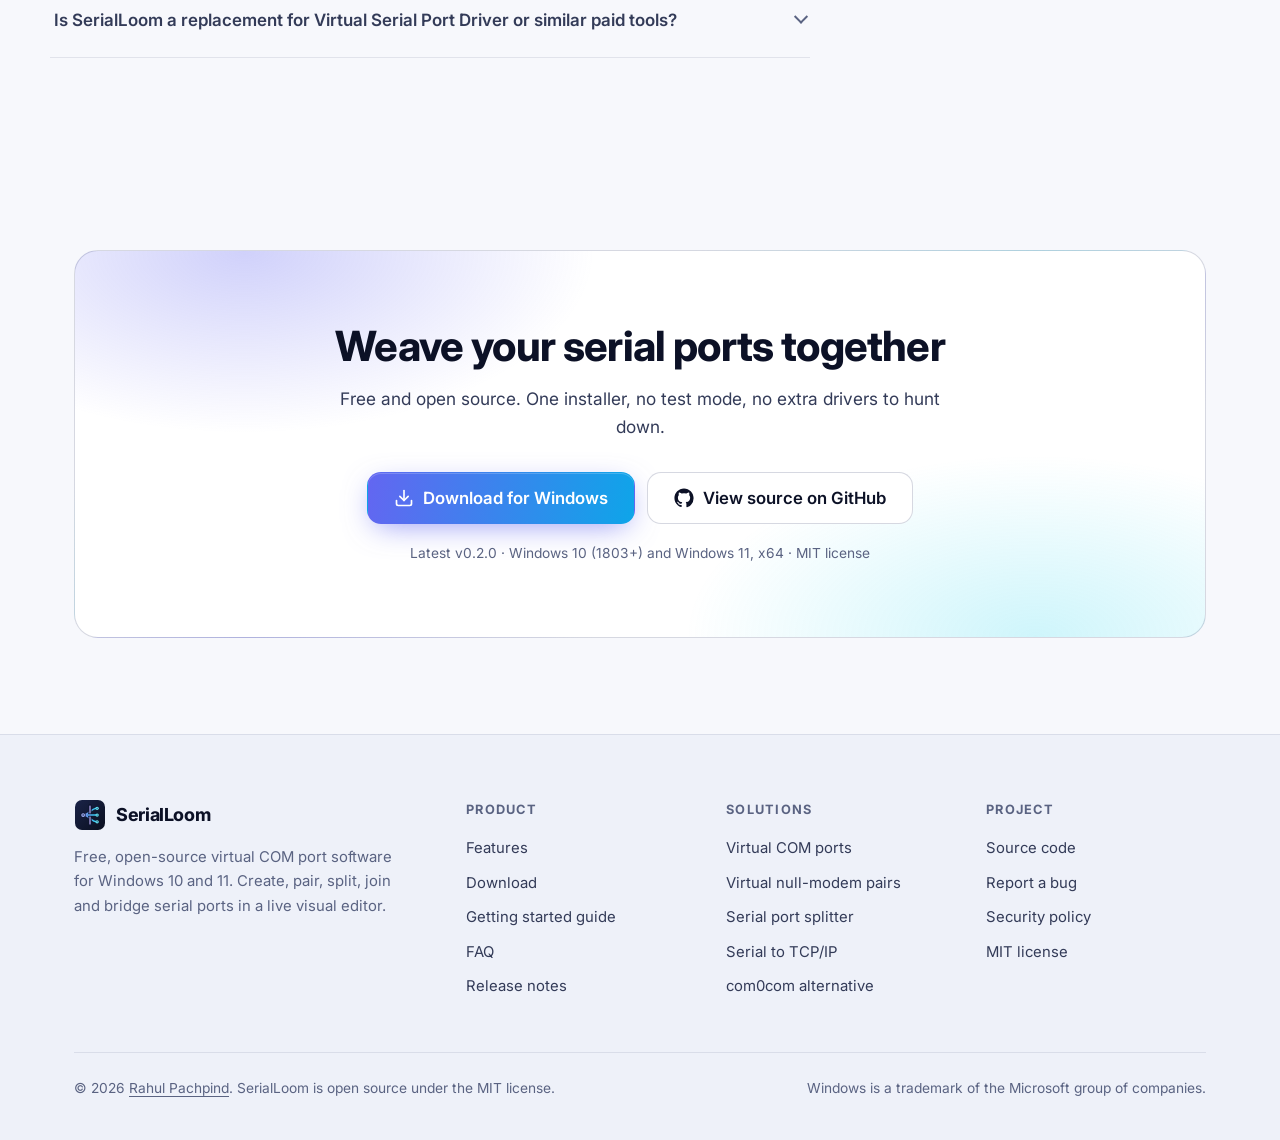
==== commit 4385afe4: "Add automation, serialloom-cli and SerialLoom Helper to the site - Home: Automation, admin-prompt an" ====
--- a/com0com-alternative/index.html
+++ b/com0com-alternative/index.html
@@ -34,7 +34,7 @@
 <link rel="stylesheet" href="/assets/css/site.css">
 <script src="/assets/js/site.js" defer></script>
 <script type="application/ld+json">{"@context":"https://schema.org","@type":"BreadcrumbList","itemListElement":[{"@type":"ListItem","position":1,"name":"Home","item":"https://www.serialloom.com/"},{"@type":"ListItem","position":2,"name":"com0com alternative","item":"https://www.serialloom.com/com0com-alternative/"}]}</script>
-<script type="application/ld+json">{"@context":"https://schema.org","@type":"TechArticle","headline":"A com0com alternative for Windows 10 and 11","description":"Looking for a com0com alternative that works on 64-bit Windows 10 and 11 without test mode? Compare SerialLoom with com0com and commercial virtual serial port drivers.","url":"https://www.serialloom.com/com0com-alternative/","datePublished":"2026-10-27","dateModified":"2026-10-27","author":{"@type":"Person","name":"Rahul Pachpind","url":"https://github.com/RahulP5"},"publisher":{"@type":"Person","name":"Rahul Pachpind","url":"https://github.com/RahulP5"},"image":"https://www.serialloom.com/assets/img/og-image.png","about":{"@type":"SoftwareApplication","name":"SerialLoom","operatingSystem":"Windows 10, Windows 11","applicationCategory":"DeveloperApplication"}}</script>
+<script type="application/ld+json">{"@context":"https://schema.org","@type":"TechArticle","headline":"A com0com alternative for Windows 10 and 11","description":"Looking for a com0com alternative that works on 64-bit Windows 10 and 11 without test mode? Compare SerialLoom with com0com and commercial virtual serial port drivers.","url":"https://www.serialloom.com/com0com-alternative/","datePublished":"2026-10-27","dateModified":"2026-11-18","author":{"@type":"Person","name":"Rahul Pachpind","url":"https://github.com/RahulP5"},"publisher":{"@type":"Person","name":"Rahul Pachpind","url":"https://github.com/RahulP5"},"image":"https://www.serialloom.com/assets/img/og-image.png","about":{"@type":"SoftwareApplication","name":"SerialLoom","operatingSystem":"Windows 10, Windows 11","applicationCategory":"DeveloperApplication"}}</script>
 <script type="application/ld+json">{"@context":"https://schema.org","@type":"FAQPage","mainEntity":[{"@type":"Question","name":"Can SerialLoom and com0com be installed together?","acceptedAnswer":{"@type":"Answer","text":"They use different mechanisms, so they can coexist. Just avoid giving ports from both the same COM number."}},{"@type":"Question","name":"Is SerialLoom a replacement for Virtual Serial Port Driver or similar paid tools?","acceptedAnswer":{"@type":"Answer","text":"For creating virtual ports, pairs, splitting and TCP bridging on a Windows PC, yes, and it is free. Check the limits listed above against your needs."}}]}</script>
 </head>
 <body>
@@ -95,6 +95,7 @@
       <tr><th scope="row">Serial to TCP/IP</th><td class="us"><span class="yes"><svg class="icon" viewBox="0 0 24 24" aria-hidden="true"><path d="M20 6 9 17l-5-5"/></svg>Server and client</span></td><td><span class="meh"><svg class="icon" viewBox="0 0 24 24" aria-hidden="true"><path d="M5 12h14"/></svg>Via com2tcp / hub4com</span></td><td><span class="meh"><svg class="icon" viewBox="0 0 24 24" aria-hidden="true"><path d="M5 12h14"/></svg>Often a separate product</span></td></tr>
       <tr><th scope="row">Visual editor</th><td class="us"><span class="yes"><svg class="icon" viewBox="0 0 24 24" aria-hidden="true"><path d="M20 6 9 17l-5-5"/></svg>Yes</span></td><td><span class="no"><svg class="icon" viewBox="0 0 24 24" aria-hidden="true"><path d="M18 6 6 18"/><path d="m6 6 12 12"/></svg>No</span></td><td><span class="meh"><svg class="icon" viewBox="0 0 24 24" aria-hidden="true"><path d="M5 12h14"/></svg>Varies</span></td></tr>
       <tr><th scope="row">Built-in traffic monitor</th><td class="us"><span class="yes"><svg class="icon" viewBox="0 0 24 24" aria-hidden="true"><path d="M20 6 9 17l-5-5"/></svg>ASCII and hex</span></td><td><span class="no"><svg class="icon" viewBox="0 0 24 24" aria-hidden="true"><path d="M18 6 6 18"/><path d="m6 6 12 12"/></svg>No</span></td><td><span class="meh"><svg class="icon" viewBox="0 0 24 24" aria-hidden="true"><path d="M5 12h14"/></svg>Varies</span></td></tr>
+      <tr><th scope="row">Command line and scripting</th><td class="us"><span class="yes"><svg class="icon" viewBox="0 0 24 24" aria-hidden="true"><path d="M20 6 9 17l-5-5"/></svg>serialloom-cli and local API</span></td><td><span class="yes"><svg class="icon" viewBox="0 0 24 24" aria-hidden="true"><path d="M20 6 9 17l-5-5"/></svg>setupc command line</span></td><td><span class="meh"><svg class="icon" viewBox="0 0 24 24" aria-hidden="true"><path d="M5 12h14"/></svg>Varies</span></td></tr>
       <tr><th scope="row">Ports exist without the app running</th><td class="us"><span class="no"><svg class="icon" viewBox="0 0 24 24" aria-hidden="true"><path d="M18 6 6 18"/><path d="m6 6 12 12"/></svg>Not yet (tray app keeps them)</span></td><td><span class="yes"><svg class="icon" viewBox="0 0 24 24" aria-hidden="true"><path d="M20 6 9 17l-5-5"/></svg>Yes</span></td><td><span class="yes"><svg class="icon" viewBox="0 0 24 24" aria-hidden="true"><path d="M20 6 9 17l-5-5"/></svg>Usually</span></td></tr>
     </tbody>
   </table>
@@ -109,7 +110,7 @@
   <li>Note the COM numbers your com0com pairs use, for example <code>COM10 ⇄ COM11</code>.</li>
   <li>Remove the com0com pairs (or uninstall com0com) so those numbers are free, then turn test-signing mode off if you only enabled it for com0com.</li>
   <li><a href="/download/">Install SerialLoom</a>, press <strong>Virtual pair</strong>, and give the new ports the same numbers.</li>
-  <li>Replace hub4com and com2tcp scripts with a <a href="/serial-port-splitter/">split</a> or a <a href="/serial-to-tcp/">TCP bridge</a> on the canvas.</li>
+  <li>Replace hub4com and com2tcp scripts with a <a href="/serial-port-splitter/">split</a> or a <a href="/serial-to-tcp/">TCP bridge</a> on the canvas, and <code>setupc</code> scripts with <a href="/docs/#automation"><code>serialloom-cli</code></a>.</li>
 </ol>
 
 <h2>Where SerialLoom is still growing</h2>
@@ -117,7 +118,7 @@
 <ul>
   <li>Virtual ports exist while SerialLoom runs (it keeps running in the notification area when you close the window). Running the engine as a Windows service is planned.</li>
   <li>Baud rate and DTR/RTS are not yet passed end to end between ports, and RFC 2217 for TCP is planned.</li>
-  <li>Windows x64 only for now; a command-line interface and Linux support are on the roadmap.</li>
+  <li>Windows x64 only for now; Linux support is on the roadmap.</li>
   <li>The installer is not code-signed yet, so SmartScreen asks you to confirm the first run.</li>
 </ul>
 <p>Ideas and bug reports are welcome on <a href="https://github.com/RahulP5/SerialLoom/issues" rel="noopener">GitHub Issues</a>.</p>
@@ -136,7 +137,7 @@
   <aside class="aside" aria-label="More">
     <div class="card">
       <h4>Get SerialLoom</h4>
-      <p>Free and open source for Windows 10 and 11. Latest <span data-version>v0.1.1</span>.</p>
+      <p>Free and open source for Windows 10 and 11. Latest <span data-version>v0.2.0</span>.</p>
       <a class="btn btn-primary" href="https://github.com/RahulP5/SerialLoom/releases/latest" data-download><svg class="icon" viewBox="0 0 24 24" aria-hidden="true"><path d="M21 15v4a2 2 0 0 1-2 2H5a2 2 0 0 1-2-2v-4"/><polyline points="7 10 12 15 17 10"/><line x1="12" x2="12" y1="15" y2="3"/></svg><span>Download</span></a>
     </div>
     <div class="card">
@@ -160,7 +161,7 @@
         <a class="btn btn-primary btn-lg" href="https://github.com/RahulP5/SerialLoom/releases/latest" data-download><svg class="icon" viewBox="0 0 24 24" aria-hidden="true"><path d="M21 15v4a2 2 0 0 1-2 2H5a2 2 0 0 1-2-2v-4"/><polyline points="7 10 12 15 17 10"/><line x1="12" x2="12" y1="15" y2="3"/></svg><span>Download for Windows</span></a>
         <a class="btn btn-ghost btn-lg" href="https://github.com/RahulP5/SerialLoom" rel="noopener"><svg class="icon" viewBox="0 0 24 24" aria-hidden="true" style="fill:currentColor;stroke:none"><path d="M12 .5C5.65.5.5 5.65.5 12c0 5.08 3.29 9.39 7.86 10.91.58.1.79-.25.79-.56v-2c-3.2.7-3.87-1.37-3.87-1.37-.52-1.33-1.28-1.68-1.28-1.68-1.04-.71.08-.7.08-.7 1.15.08 1.76 1.18 1.76 1.18 1.03 1.76 2.69 1.25 3.35.96.1-.74.4-1.25.73-1.54-2.55-.29-5.24-1.28-5.24-5.69 0-1.26.45-2.28 1.18-3.09-.12-.29-.51-1.46.11-3.05 0 0 .97-.31 3.17 1.18a11 11 0 0 1 5.77 0c2.2-1.49 3.17-1.18 3.17-1.18.63 1.59.23 2.76.11 3.05.74.81 1.18 1.83 1.18 3.09 0 4.42-2.7 5.39-5.26 5.68.41.36.78 1.06.78 2.14v3.17c0 .31.21.67.8.56A11.5 11.5 0 0 0 23.5 12C23.5 5.65 18.35.5 12 .5Z"/></svg><span>View source on GitHub</span></a>
       </div>
-      <p class="small">Latest <span data-version>v0.1.1</span> · Windows 10 (1803+) and Windows 11, x64 · MIT license</p>
+      <p class="small">Latest <span data-version>v0.2.0</span> · Windows 10 (1803+) and Windows 11, x64 · MIT license</p>
     </div>
   </div>
 </section>
